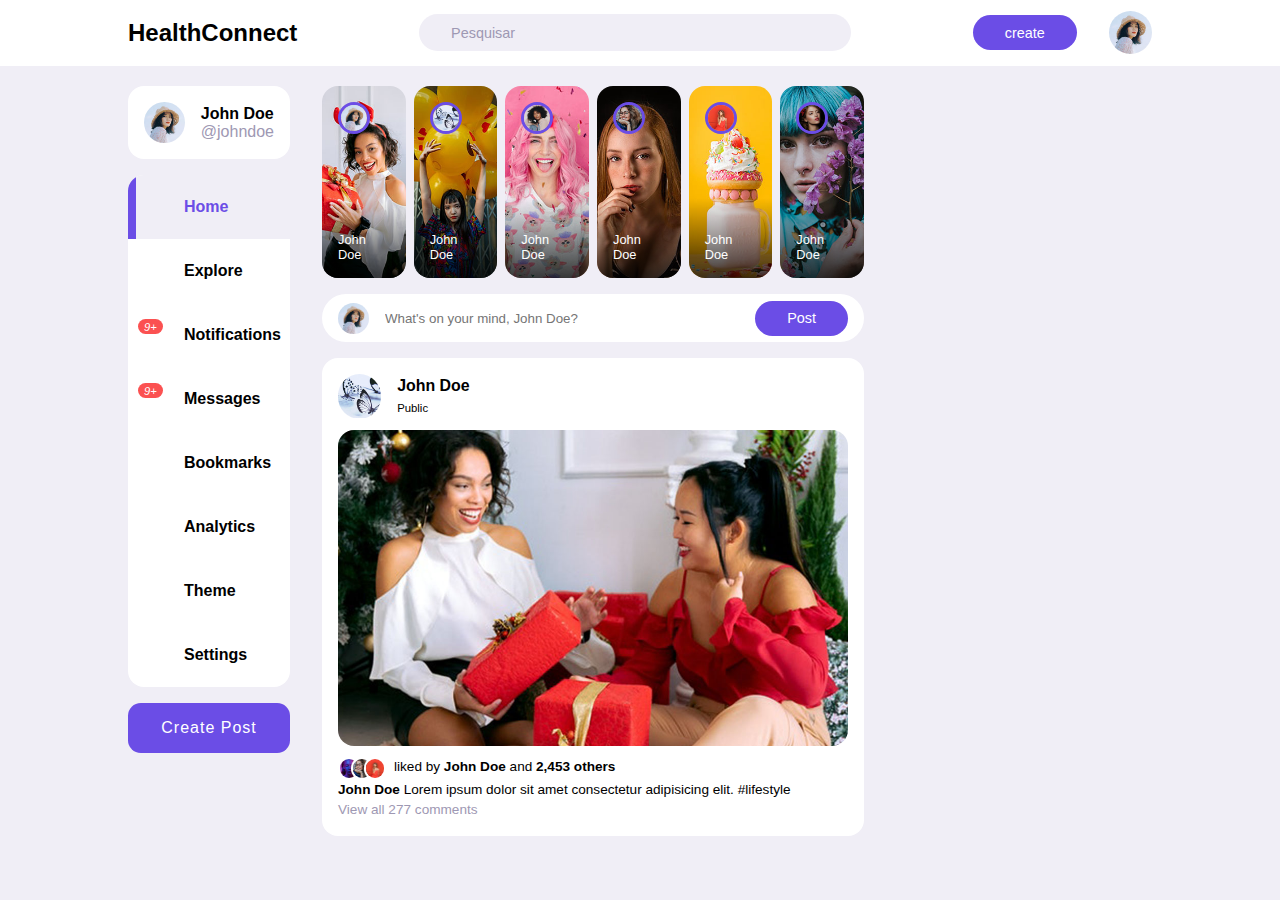
==== index.html @ 5dff2c37 "Add files via upload" ====
<!DOCTYPE html>
<html lang=pt-br">
<head>
  <meta charset="UTF-8">
  <meta name="viewport" content="width=device-width, initial-scale=1.0">

  <link rel="stylesheet" href="css/style.css">

  <link rel="stylesheet" href="https://unicons.iconscout.com/release/v4.0.8/css/line.css">

  <title>HealthConnect</title>
</head>
<body>

  <!-------------- NAVBAR -------------->
  
  <nav>
    <div class="container">
      <h2 class="log">
        HealthConnect
      </h2>

      <div class="search-bar" id="search">
        <i class="uil uil-search"></i>
        <input type="search" placeholder="Pesquisar">
      </div>

      <div class="create">
        <label class="btn btn-primary" for="create-post"> create </label>
        <div class="profile-photo">
          <img src="images/profile-1.jpg">
        </div>
      </div> 
    </div>
  </nav>

  <!-------------- END OF NAVBAR -------------->

  <!-------------- MAIN -------------->

  <main>
    <div class="container">
      <!-- left side -->
      <div class="left">
        <a class="profile">
          <div class="profile-photo">
            <img src="images/profile-1.jpg">
          </div>
          <div class="handle">
            <h4>John Doe</h4>
            <p class="text-muted">
              @johndoe
            </p>
          </div>
        </a>


        <!-- sidebar -->

        <div class="sidebar">
          <a class="menu-item active">
            <span><i class="uil uil-home"></i></span>
            <h3>Home</h3>
          </a>
          <a class="menu-item">
            <span><i class="uil uil-compass"></i></span>
            <h3>Explore</h3>
          </a>


          <a class="menu-item" id="notifications">
            <span><i class="uil uil-bell"><small class="notification-count">9+</small></i></span>
            <h3>Notifications</h3>

            <!-- notifications popup -->
            <div class="notifications-popup">
              <div>
                <div class="profile-photo">
                  <img src="images/profile-2.jpg">
                </div>
                <div class="notification-body">
                  <b>Michael Doe</b> accepted your friend request
                  <small class="text-muted">1 min ago</small>
                </div>
              </div>
            </div>
          </a>

          <!-- end of notifications popup -->   

          <a class="menu-item" id="messages-notifications">
            <span><i class="uil uil-envelope-alt"><small class="notification-count">9+</small></i></span>
            <h3>Messages</h3> 
          </a>

          <a class="menu-item">
            <span><i class="uil uil-bookmark"></i></span>
            <h3>Bookmarks</h3>
          </a>

          <a class="menu-item">
            <span><i class="uil uil-chart-line"></i></span>
            <h3>Analytics</h3>
          </a>

          <a class="menu-item" id="theme">
            <span><i class="uil uil-palette"></i></span>
            <h3>Theme</h3>
          </a>

          <a class="menu-item">
            <span><i class="uil uil-setting"></i></span>
            <h3>Settings</h3>
          </a>

        </div>
        <!-- end of sidebar --> 
        <label for="create-post" class="btn btn-primary">Create Post</label>  
      </div>




      <!-- middle - story content -->
  <div class="middle">
        <!-- story -->
        <div class="stories">
          <div class="story">
            <div class="profile-photo">
              <img src="images/profile-1.jpg">
            </div>
            <p class="name">John Doe</p>
          </div>

          <div class="story">
            <div class="profile-photo">
              <img src="images/profile-2.jpg">
            </div>
            <p class="name">John Doe</p>
          </div>

          <div class="story">
            <div class="profile-photo">
              <img src="images/profile-3.jpg">
            </div>
            <p class="name">John Doe</p>
          </div>

          <div class="story">
            <div class="profile-photo">
              <img src="images/profile-4.jpg">
            </div>
            <p class="name">John Doe</p>
          </div>

          <div class="story">
            <div class="profile-photo">
              <img src="images/profile-5.jpg">
            </div>
            <p class="name">John Doe</p>
          </div>

          <div class="story">
            <div class="profile-photo">
              <img src="images/profile-6.jpg">
            </div>
            <p class="name">John Doe</p>
          </div>
  </div>
  <!--end of story-->

  <!-- create post -->
  <form  class="create-post">
    <div class="profile-photo">
      <img src="images/profile-1.jpg">
    </div>
    <input type="text" placeholder="What's on your mind, John Doe?" id="create-post">
      <input type="submit" value="Post" class="btn btn-primary">
  </form>
  <!-- end of create post -->


  <!-- feeds -->
  <div class="feeds">
    <div class="feed">
      <div class="head">
        <div class="user">
          <div class="profile-photo">
            <img src="images/profile-2.jpg">
          </div>
          <div class="info">
            <h3>John Doe</h3>
            <small>Public</small>
          </div>
        </div>
        <span class="edit">
          <i class="uil uil-ellipsis-h"></i>
        </span>
      </div>
      <div class="photo">
        <img src="images/feed-1.jpg">
      </div>
      <div class="action-buttons">
        <div class="interaction-buttons">
          <span><i class="uil uil-heart"></i></span>
          <span><i class="uil uil-comment-dots"></i></span>
          <span><i class="uil uil-share-alt"></i></span>
        </div>
        <div class="bookmark">
          <span><i class="uil uil-bookmark-full"></i></span>
        </div>
      </div>
      <div class="liked-by">
        <span><img src="images/profile-10.jpg"></span>
        <span><img src="images/profile-4.jpg"></span>
        <span><img src="images/profile-5.jpg"></span>
        <p>liked by <strong>John Doe</strong> and <strong>2,453 others</strong></p>
      </div>
      <div class="caption"> 
        <p><strong>John Doe</strong> Lorem ipsum dolor sit amet consectetur adipisicing elit. <span class="hashtag">#lifestyle</span></p>
      </div>
      <div class="comments text-muted">
        View all 277 comments
      </div>
    </div>
  </div>




  </div>  
  <!-- end of middle -->

    


</body>
</html>
---- css/style.css ----
:root { 
  --color-dark: hsl(252, 30%, 17%);
  --color-light: hsl(252, 30%, 95%);
  --color-primary: hsl(252, 75%, 60%);
  --color-success: hsl(120, 95%, 65%);
  --color-danger: hsl(0, 95%, 65%);
  --color-white: hsl(252, 30%, 100%);
  --color-grey: hsl(252, 15%, 65%);
  --color-black: hsl(252, 30%, 10%);

  --border-radius: 2rem;
  --card-border-radius: 1rem;
  --btn-padding: 0.6rem 2rem;
  --search-padding: 0.6rem 1rem;
  --card-padding: 1rem;

  --sticky-top-left: 5.4rem;
  --sticky-top-right: -18rem;
}




*,*::before,*::after{
  margin: 0;
  padding: 0;
  outline: 0;
  box-sizing: border-box;
  text-decoration: none;
  list-style: none ;
  border: none;
}

body{
  font-family: 'Poppins', sans-serif;
  background: var(--color-light);
  user-select: none;
  overflow-x: hidden;
}

/*GENERAL STYLES*/
.container{
  width: 80%;
  margin: 0 auto;
}

.profile-photo{
  width: 2.7rem;
  aspect-ratio: 1/1;
  border-radius: 50%;
  overflow: hidden;
}

img{
  display: block;
  width: 100%;
}

.btn{
  display: inline-block;
  padding: var(--btn-padding);
  cursor: pointer;
  border-radius: var(--border-radius);
  font-weight: 500;
  background: var(--color-primary);
  color: var(--color-white);
  transition: all 300ms ease;
  font-size: 0.9rem;
}

.btn:hover{
  opacity: 0.8;
}

.btn.primary{
  background: var(--color-primary);
  color: white;
}

.text-bold{
  font-weight: 500;
}

.text-muted{
  color: var(--color-grey);
}

/*NAVBAR*/
nav{
  width: 100%;
  background: var(--color-white);
  padding: 0.7rem 0;
  position: fixed;
  top: 0;
  z-index: 10;
}

nav .container{
  display: flex;
  align-items: center;
  justify-content: space-between;
}

nav .search-bar{
  background: var(--color-light);
  border-radius: var(--border-radius);
  padding: var(--search-padding);
}

nav .search-bar input[type="search"]{
  color: var(--color-dark);
  background: transparent;
  width: 30vw;
  margin-left: 1rem;
  font-size: 0.9rem;
}

nav .search-bar input[type="search"]::placeholder{
  color: var(--color-grey);
}

nav .create{
  display: flex;
  align-items: center;
  gap: 2rem;
}

/*==============================MAIN=======================================*/
main{
  position: relative;
  top: 5.4rem;
} 

main .container{
  display: grid;
  grid-template-columns: 18vh auto 20vw;
  column-gap: 2rem;
  position: relative;
}   

/*LEFT*/
main .container .left{
  height: max-content;
  position: sticky;
  top: var(--sticky-top-left);
}

main .container .left .profile{
  padding: var(--card-padding);
  background: var(--color-white);
  border-radius: var(--card-border-radius);
  display: flex;
  align-items: center;
  column-gap: 1rem;
  width: 100%;
}

/*SIDEBAR*/
.left .sidebar{
  margin-top: 1rem;
  background: var(--color-white);
  border-radius: var(--card-border-radius);
}

.left .sidebar .menu-item{
  display: flex;
  align-items: center;
  height: 4rem;
  cursor: pointer;
  transition: all 300ms ease;
  position: relative;
}

.left .sidebar .menu-item:hover{
  background: var(--color-light);
}

.left .sidebar i{
  font-size: 1.4rem;
  color: var(--color-grey);
  margin-left: 2rem;
  position: relative;
}

.left .sidebar i .notification-count{
  background: var(--color-danger);
  color: white;
  font-size: 0.7rem;
  width: fit-content;
  border-radius: 0.8rem;
  padding: 0.1rem 0.4rem;
  position: absolute;
  top: -0.2rem;
  right: -0.2rem;
}

.left .sidebar h3{
  margin-left: 1.5rem;
  font-size: 1rem;
}

.left .sidebar .active{
  background: var(--color-light);
}

.left .sidebar .active i,
.left .sidebar .active h3{
  color: var(--color-primary);
}

.left .sidebar .active::before{
  content: "";
  display: block;
  width: 0.5rem;
  height: 100%;
  position: absolute;
  background: var(--color-primary);
}

.left .sidebar .menu-item:first-child.active{
  border-top-left-radius: var(--card-border-radius);
  overflow: hidden;
}

.left .sidebar .menu-item:last-child.active{
  border-bottom-left-radius: var(--card-border-radius);
  overflow: hidden;
}

.left .btn{
  margin-top: 1rem;
  width: 100%;
  text-align: center;
  padding: 1rem 0;
  font-size: 1rem;
  letter-spacing: 1px;
  border-radius: 0.8rem;
  background: var(--color-primary);
  cursor: pointer;
}   

.left .notifications-popup{
  position: absolute;
  top: 0;
  left: 110%;
  width: 30rem;
  background: var(--color-white);
  border-radius: var(--card-border-radius);
  padding: var(--card-padding);
  box-shadow: 0 0 2rem hsl(var(--color-primary-variant) / 25%);
  z-index: 8;
  display: none;
}

.left .notifications-popup::before{
  content: "";
  width: 1.2rem;
  height: 1.2rem;
  display: block;
  background: var(--color-white);
  position: absolute;
  left: -0.6rem;
  transform: rotate(45deg);
} 

.left .notifications-popup > div{
  display: flex;
  align-items: start;
  gap: 1rem;
  margin-bottom: 1rem;
} 

.left .notifications-popup small{
  display: block;
}   

/*=================MIDDLE===*/

.middle .stories{ 
  display: flex;
  justify-content: space-around;
  height: 12rem;
  gap: 0.5rem;
}

.middle .stories .story{
  padding: var(--card-padding);
  border-radius: var(--card-border-radius);
  display: flex;
  flex-direction: column;
  justify-content: space-between;
  align-items: center;
  color: white;
  font-size: 0.7rem;
  width: 100%;
  background: var(--color-primary);
  position: relative;
  overflow: hidden;
} 

.middle .stories .story::before{
  content: "";
  display: block;
  width: 100%;
  height: 5rem;
  background: linear-gradient(transparent, rgba(0, 0, 0, 0.75));
  position: absolute;
  bottom: 0;
}

.middle .stories .story .profile-photo{
  width: 2rem;
  height: 2rem;
  align-self: start;
  border: 3px solid var(--color-primary);
}

.middle .stories .story:nth-child(1){
  background: url('../images/story-1.jpg');
  background-size: cover;
  background-position: center;
}

.middle .stories .story:nth-child(2){
  background: url('../images/story-2.jpg');
  background-size: cover;
  background-position: center;
}

.middle .stories .story:nth-child(3){
  background: url('../images/story-3.jpg');
  background-size: cover;
  background-position: center;
}

.middle .stories .story:nth-child(4){
  background: url('../images/story-4.jpg');
  background-size: cover;
  background-position: center;
}

.middle .stories .story:nth-child(5){
  background: url('../images/story-5.jpg');
  background-size: cover;
  background-position: center;
}

.middle .stories .story:nth-child(6){
  background: url('../images/story-6.jpg');
  background-size: cover;
  background-position: center;
}

.middle .stories .story p{
  z-index: 10;
  font-size: 0.8rem;
  margin-top: 5px;
}


/*=================END OF MIDDLE===*/

/*=================create post===*/

.middle .create-post{
  width: 100%;
  display: flex;
  align-items: center;
  justify-content: space-between;
  margin-top: 1rem;
  background: var(--color-white);
  padding: 0.4rem var(--card-padding);
  border-radius: var(--border-radius);
}

.middle .create-post input[type="text"]{
  justify-self: start;
  width: 100%;
  padding-left: 1rem;
  background: transparent;
  color: var(--color-dark);
  margin-right: 1rem;
}

/*=================END OF create post===*/

/*=================FEEDS===*/

.middle .feeds .feed{
  background: var(--color-white);
  border-radius: var(--card-border-radius);
  padding: var(--card-padding);
  margin: 1rem 0;
  font-size: 0.85rem;
  line-height: 1.5;
} 

.middle .feed .head{
  display: flex;
  justify-content: space-between;
  gap: 1rem;
}

.middle .feed .user{
  display: flex;
  gap: 1rem;
}

.middle .feed .photo{
  border-radius: var(--card-border-radius);
  overflow: hidden;
  margin: 0.7rem 0;
}

.middle .feed .action-buttons{
  display: flex;
  justify-content: space-between;
  gap: 1.4rem;
  font-size: 1.4rem;
  margin-top: 0.6rem;
} 

.middle .liked-by{
  display: flex;
}

.middle .liked-by span{
  width: 1.4rem;
  height: 1.4rem;
  display: block;
  border-radius: 50%;
  overflow: hidden;
  border: 2px solid var(--color-white);
  margin-left: -0.6rem;
} 

.middle .liked-by span:first-child{
  margin: 0;
}

.middle .liked-by p{
  margin-left: 0.5rem;
}
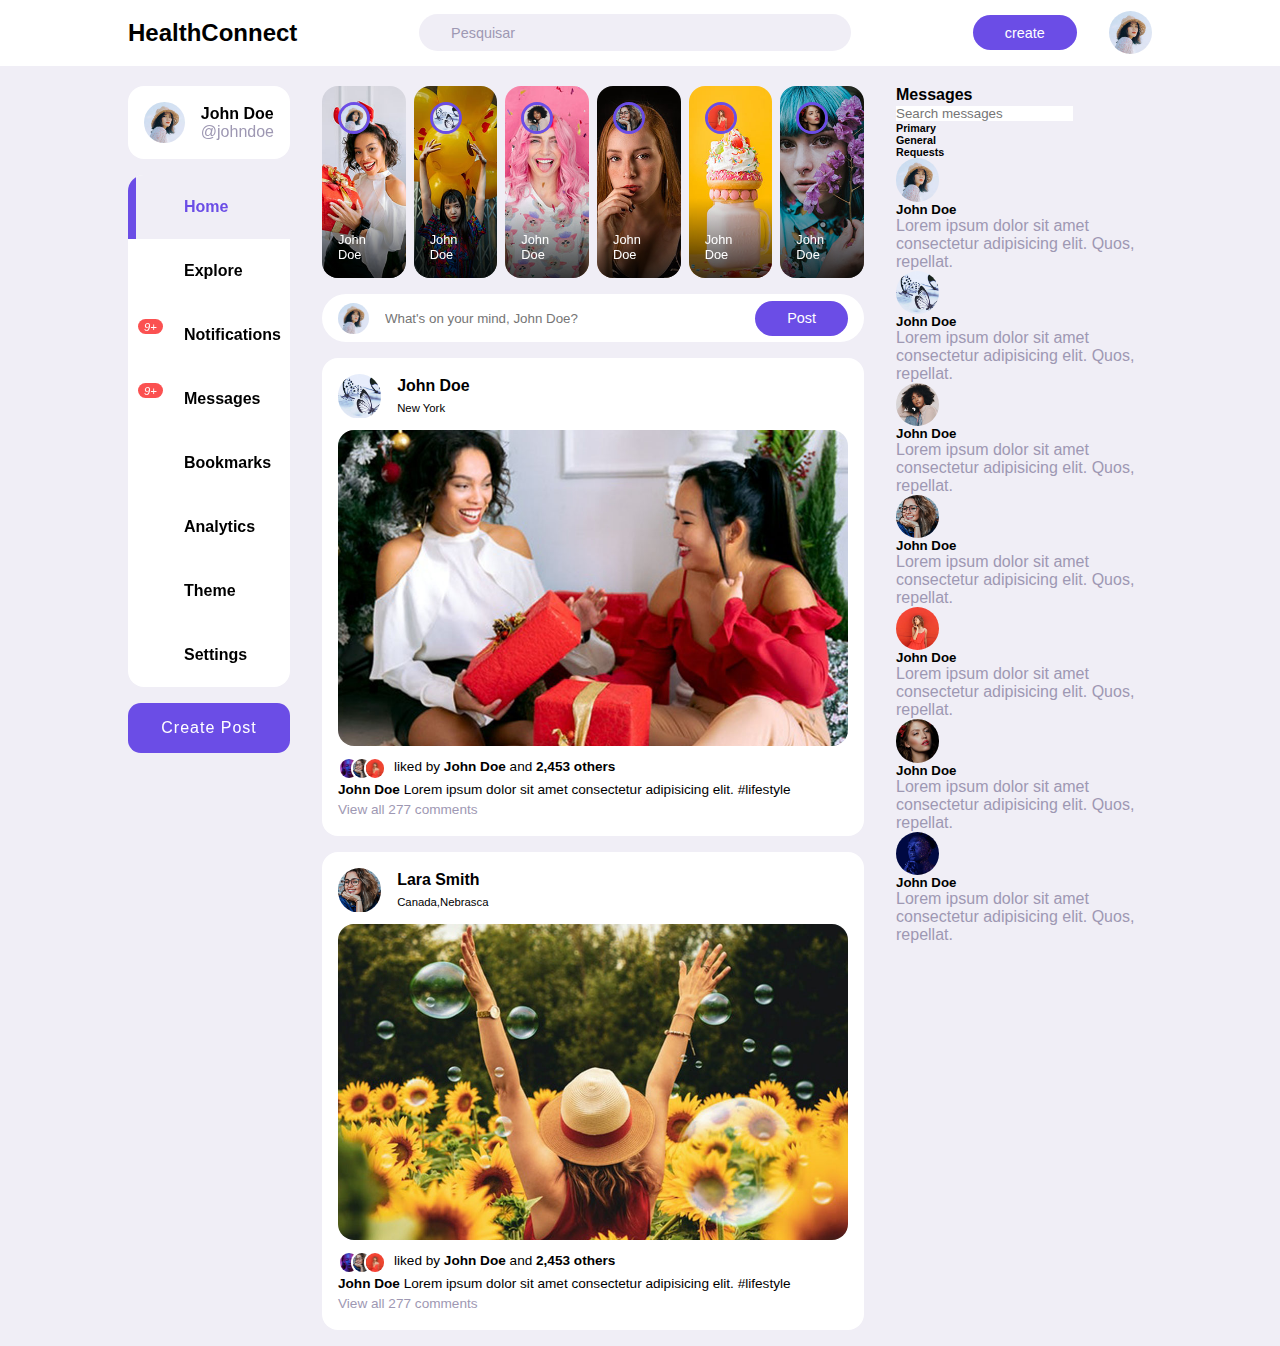
==== commit 1df2f523: "Update index.html" ====
--- a/index.html
+++ b/index.html
@@ -190,7 +190,7 @@
           </div>
           <div class="info">
             <h3>John Doe</h3>
-            <small>Public</small>
+            <small>New York</small>
           </div>
         </div>
         <span class="edit">
@@ -223,6 +223,53 @@
         View all 277 comments
       </div>
     </div>
+
+
+    <div class="feed">
+      <div class="head">
+        <div class="user">
+          <div class="profile-photo">
+            <img src="images/profile-4.jpg">
+          </div>
+          <div class="info">
+            <h3>Lara Smith</h3>
+            <small>Canada,Nebrasca</small>
+          </div>
+        </div>
+        <span class="edit">
+          <i class="uil uil-ellipsis-h"></i>
+        </span>
+      </div>
+      <div class="photo">
+        <img src="images/feed-3.jpg">
+      </div>
+      <div class="action-buttons">
+        <div class="interaction-buttons">
+          <span><i class="uil uil-heart"></i></span>
+          <span><i class="uil uil-comment-dots"></i></span>
+          <span><i class="uil uil-share-alt"></i></span>
+        </div>
+        <div class="bookmark">
+          <span><i class="uil uil-bookmark-full"></i></span>
+        </div>
+      </div>
+      <div class="liked-by">
+        <span><img src="images/profile-10.jpg"></span>
+        <span><img src="images/profile-4.jpg"></span>
+        <span><img src="images/profile-5.jpg"></span>
+        <p>liked by <strong>John Doe</strong> and <strong>2,453 others</strong></p>
+      </div>
+      <div class="caption"> 
+        <p><strong>John Doe</strong> Lorem ipsum dolor sit amet consectetur adipisicing elit. <span class="hashtag">#lifestyle</span></p>
+      </div>
+      <div class="comments text-muted">
+        View all 277 comments
+      </div>
+    </div>
+
+
+
+
   </div>
 
 
@@ -231,8 +278,92 @@
   </div>  
   <!-- end of middle -->
 
-    
-
+    <div class="right">
+      <div class="messages">
+        <div class="heading">
+          <h4>Messages</h4>
+          <span><i class="uil uil-edit"></i></span>     
+        </div>
+        <div class="search-bar">
+          <i class="uil uil-search"></i>  
+          <input type="search" placeholder="Search messages" id="message-search">
+        </div>
+        <div class="category">
+          <h6 class="active">Primary</h6>
+          <h6>General</h6>  
+          <h6 class="message-requests">Requests</h6>
+        </div>
+        <div class="message">
+          <div class="profile-photo">
+            <img src="images/profile-1.jpg">
+            <div class="active"></div>
+          </div>
+          <div class="message-body">
+            <h5>John Doe</h5>
+            <p class="text-muted">Lorem ipsum dolor sit amet consectetur adipisicing elit. Quos, repellat.</p>
+          </div>
+        </div>
+        <div class="message">
+          <div class="profile-photo">
+            <img src="images/profile-2.jpg">
+          </div>
+          <div class="message-body">
+            <h5>John Doe</h5>       
+            <p class="text-muted">Lorem ipsum dolor sit amet consectetur adipisicing elit. Quos, repellat.</p>  
+          </div>
+        </div>
+        <div class="message">
+          <div class="profile-photo">
+            <img src="images/profile-3.jpg">
+            <div class="active"></div>
+          </div>
+          <div class="message-body">
+            <h5>John Doe</h5>
+            <p class="text-muted">Lorem ipsum dolor sit amet consectetur adipisicing elit. Quos, repellat.</p>
+          </div>
+        </div>
+        <div class="message">
+          <div class="profile-photo">
+            <img src="images/profile-4.jpg">
+          </div>
+          <div class="message-body">
+            <h5>John Doe</h5>       
+            <p class="text-muted">Lorem ipsum dolor sit amet consectetur adipisicing elit. Quos, repellat.</p>  
+          </div>
+        </div>
+        <div class="message">
+          <div class="profile-photo">          
+            <img src="images/profile-5.jpg">  
+          </div>
+          <div class="message-body">
+            <h5>John Doe</h5>       
+            <p class="text-muted">Lorem ipsum dolor sit amet consectetur adipisicing elit. Quos, repellat.</p>  
+          </div>
+        </div>
+        <div class="message">
+          <div class="profile-photo">
+            <img src="images/profile-6.jpg">
+            <div class="active"></div>
+          </div>
+          <div class="message-body">
+            <h5>John Doe</h5>
+            <p class="text-muted">Lorem ipsum dolor sit amet consectetur adipisicing elit. Quos, repellat.</p>
+          </div>
+        </div>
+        <div class="message">
+          <div class="profile-photo">
+            <img src="images/profile-7.jpg">
+          </div>
+          <div class="message-body">
+            <h5>John Doe</h5>       
+            <p class="text-muted">Lorem ipsum dolor sit amet consectetur adipisicing elit. Quos, repellat.</p>  
+          </div>
+        </div>
+    </div>
+    </div>
+    </div>
+  </div>  
+  
 
 </body>
-</html>+</html>
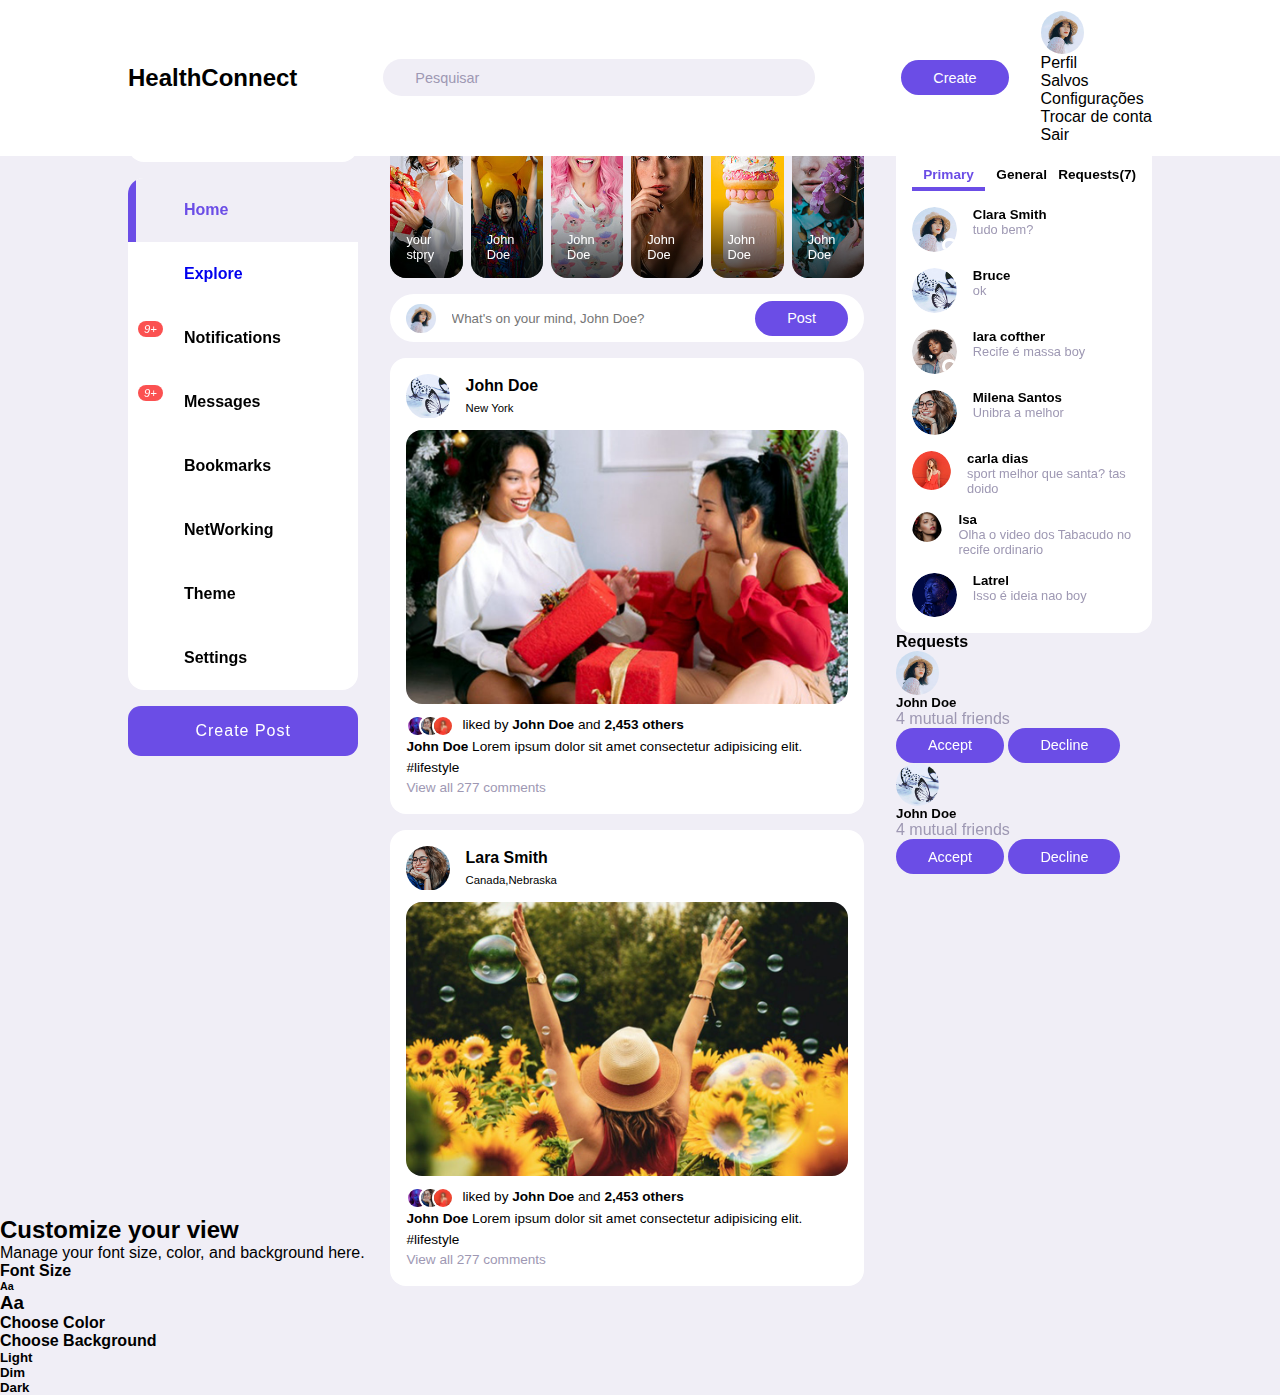
==== commit 20d7b70e: "Add files via upload" ====
--- a/index.html
+++ b/index.html
@@ -1,22 +1,18 @@
 <!DOCTYPE html>
-<html lang=pt-br">
+<html lang="pt-br">
 <head>
   <meta charset="UTF-8">
   <meta name="viewport" content="width=device-width, initial-scale=1.0">
-
   <link rel="stylesheet" href="css/style.css">
-
   <link rel="stylesheet" href="https://unicons.iconscout.com/release/v4.0.8/css/line.css">
-
   <title>HealthConnect</title>
 </head>
 <body>
 
   <!-------------- NAVBAR -------------->
-  
   <nav>
     <div class="container">
-      <h2 class="log">
+      <h2 class="logo">
         HealthConnect
       </h2>
 
@@ -26,25 +22,54 @@
       </div>
 
       <div class="create">
-        <label class="btn btn-primary" for="create-post"> create </label>
-        <div class="profile-photo">
-          <img src="images/profile-1.jpg">
-        </div>
+        <label class="btn btn-primary" for="create-post">Create</label>
+        <div class="profile-container">
+          <div class="profile-photo" id="profilePhoto">
+            <img src="images/profile-1.jpg" alt="Profile Photo">
+          </div>
+          
+          <div class="profile-dropdown" id="profileDropdown">
+            <div class="dropdown-item">
+              <i class="far fa-user"></i>
+              <span>Perfil</span>
+            </div>
+            <div class="dropdown-item">
+              <i class="far fa-bookmark"></i>
+              <span>Salvos</span>
+            </div>
+            <div class="dropdown-item">
+              <i class="fas fa-cog"></i>
+              <span>Configurações</span>
+            </div>
+            <div class="dropdown-item">
+              <i class="fas fa-exchange-alt"></i>
+              <span>Trocar de conta</span>
+            </div>
+            
+            <div class="dropdown-divider"></div>
+            
+            <div class="dropdown-item logout">
+              <i class="fas fa-sign-out-alt"></i>
+              <span>Sair</span>
+            </div>
+          </div>
+        </div>
+      
       </div> 
     </div>
   </nav>
-
   <!-------------- END OF NAVBAR -------------->
 
   <!-------------- MAIN -------------->
-
   <main>
     <div class="container">
       <!-- left side -->
       <div class="left">
-        <a class="profile">
+
+        <a href="perfil.html" class="profile">
+        
           <div class="profile-photo">
-            <img src="images/profile-1.jpg">
+            <img src="images/profile-1.jpg" alt="Profile Photo">
           </div>
           <div class="handle">
             <h4>John Doe</h4>
@@ -54,19 +79,17 @@
           </div>
         </a>
 
-
         <!-- sidebar -->
-
         <div class="sidebar">
           <a class="menu-item active">
             <span><i class="uil uil-home"></i></span>
             <h3>Home</h3>
           </a>
-          <a class="menu-item">
+          <a href="explore.html" class="menu-item">
             <span><i class="uil uil-compass"></i></span>
             <h3>Explore</h3>
           </a>
-
+      
 
           <a class="menu-item" id="notifications">
             <span><i class="uil uil-bell"><small class="notification-count">9+</small></i></span>
@@ -76,7 +99,7 @@
             <div class="notifications-popup">
               <div>
                 <div class="profile-photo">
-                  <img src="images/profile-2.jpg">
+                  <img src="images/profile-2.jpg" alt="Profile Photo">
                 </div>
                 <div class="notification-body">
                   <b>Michael Doe</b> accepted your friend request
@@ -86,8 +109,6 @@
             </div>
           </a>
 
-          <!-- end of notifications popup -->   
-
           <a class="menu-item" id="messages-notifications">
             <span><i class="uil uil-envelope-alt"><small class="notification-count">9+</small></i></span>
             <h3>Messages</h3> 
@@ -100,7 +121,7 @@
 
           <a class="menu-item">
             <span><i class="uil uil-chart-line"></i></span>
-            <h3>Analytics</h3>
+            <h3>NetWorking</h3>
           </a>
 
           <a class="menu-item" id="theme">
@@ -112,258 +133,338 @@
             <span><i class="uil uil-setting"></i></span>
             <h3>Settings</h3>
           </a>
-
         </div>
         <!-- end of sidebar --> 
-        <label for="create-post" class="btn btn-primary">Create Post</label>  
-      </div>
-
-
-
+        <label for="create-post" class="btn btn-primary" id="create-post">Create Post</label>  
+      </div>
 
       <!-- middle - story content -->
-  <div class="middle">
+      <div class="middle">
         <!-- story -->
         <div class="stories">
           <div class="story">
             <div class="profile-photo">
-              <img src="images/profile-1.jpg">
+              <img src="images/profile-1.jpg" alt="Profile Photo">
+            </div>
+            <p class="name">your stpry</p>
+          </div>
+
+          <div class="story">
+            <div class="profile-photo">
+              <img src="images/profile-2.jpg" alt="Profile Photo">
             </div>
             <p class="name">John Doe</p>
           </div>
 
           <div class="story">
             <div class="profile-photo">
-              <img src="images/profile-2.jpg">
+              <img src="images/profile-3.jpg" alt="Profile Photo">
             </div>
             <p class="name">John Doe</p>
           </div>
 
           <div class="story">
             <div class="profile-photo">
-              <img src="images/profile-3.jpg">
+              <img src="images/profile-4.jpg" alt="Profile Photo">
             </div>
             <p class="name">John Doe</p>
           </div>
 
           <div class="story">
             <div class="profile-photo">
-              <img src="images/profile-4.jpg">
+              <img src="images/profile-5.jpg" alt="Profile Photo">
             </div>
             <p class="name">John Doe</p>
           </div>
 
           <div class="story">
             <div class="profile-photo">
-              <img src="images/profile-5.jpg">
+              <img src="images/profile-6.jpg" alt="Profile Photo">
             </div>
             <p class="name">John Doe</p>
           </div>
-
-          <div class="story">
-            <div class="profile-photo">
-              <img src="images/profile-6.jpg">
-            </div>
-            <p class="name">John Doe</p>
-          </div>
+        </div>
+        <!--end of story-->
+
+        <!-- create post -->
+        <form class="create-post">
+          <div class="profile-photo">
+            <img src="images/profile-1.jpg" alt="Profile Photo">
+          </div>
+          <input type="text" placeholder="What's on your mind, John Doe?" id="create-post-input">
+          <input type="submit" value="Post" class="btn btn-primary">
+        </form>
+        <!-- end of create post -->
+
+        <!-- feeds -->
+        <div class="feeds">
+          <div class="feed">
+            <div class="head">
+              <div class="user">
+                <div class="profile-photo">
+                  <img src="images/profile-2.jpg" alt="Profile Photo">
+                </div>
+                <div class="info">
+                  <h3>John Doe</h3>
+                  <small>New York</small>
+                </div>
+              </div>
+              <span class="edit">
+                <i class="uil uil-ellipsis-h"></i>
+              </span>
+            </div>
+            <div class="photo">
+              <img src="images/feed-1.jpg" alt="Feed Photo">
+            </div>
+            <div class="action-buttons">
+              <div class="interaction-buttons">
+                <span><i class="uil uil-heart"></i></span>
+                <span><i class="uil uil-comment-dots"></i></span>
+                <span><i class="uil uil-share-alt"></i></span>
+              </div>
+              <div class="bookmark">
+                <span><i class="uil uil-bookmark-full"></i></span>
+              </div>
+            </div>
+            <div class="liked-by">
+              <span><img src="images/profile-10.jpg" alt="Profile Photo"></span>
+              <span><img src="images/profile-4.jpg" alt="Profile Photo"></span>
+              <span><img src="images/profile-5.jpg" alt="Profile Photo"></span>
+              <p>liked by <strong>John Doe</strong> and <strong>2,453 others</strong></p>
+            </div>
+            <div class="caption"> 
+              <p><strong>John Doe</strong> Lorem ipsum dolor sit amet consectetur adipisicing elit. <span class="hashtag">#lifestyle</span></p>
+            </div>
+            <div class="comments text-muted">
+              View all 277 comments
+            </div>
+          </div>
+
+          <div class="feed">
+            <div class="head">
+              <div class="user">
+                <div class="profile-photo">
+                  <img src="images/profile-4.jpg" alt="Profile Photo">
+                </div>
+                <div class="info">
+                  <h3>Lara Smith</h3>
+                  <small>Canada,Nebraska</small>
+                </div>
+              </div>
+              <span class="edit">
+                <i class="uil uil-ellipsis-h"></i>
+              </span>
+            </div>
+            <div class="photo">
+              <img src="images/feed-3.jpg" alt="Feed Photo">
+            </div>
+            <div class="action-buttons">
+              <div class="interaction-buttons">
+                <span><i class="uil uil-heart"></i></span>
+                <span><i class="uil uil-comment-dots"></i></span>
+                <span><i class="uil uil-share-alt"></i></span>
+              </div>
+              <div class="bookmark">
+                <span><i class="uil uil-bookmark-full"></i></span>
+              </div>
+            </div>
+            <div class="liked-by">
+              <span><img src="images/profile-10.jpg" alt="Profile Photo"></span>
+              <span><img src="images/profile-4.jpg" alt="Profile Photo"></span>
+              <span><img src="images/profile-5.jpg" alt="Profile Photo"></span>
+              <p>liked by <strong>John Doe</strong> and <strong>2,453 others</strong></p>
+            </div>
+            <div class="caption"> 
+              <p><strong>John Doe</strong> Lorem ipsum dolor sit amet consectetur adipisicing elit. <span class="hashtag">#lifestyle</span></p>
+            </div>
+            <div class="comments text-muted">
+              View all 277 comments
+            </div>
+          </div>
+        </div>
+      </div>  
+      <!-- end of middle -->
+
+      <!-- right side -->
+      <div class="right">
+        <div class="messages">
+          <div class="heading">
+            <h4>Messages</h4>
+            <span><i class="uil uil-edit"></i></span>     
+          </div>
+          <!-- search bar -->
+          <div class="search-bar">
+            <i class="uil uil-search"></i>  
+            <input type="search" placeholder="Search messages" id="message-search">
+          </div>
+          <!--message category -->
+          <div class="category">
+            <h6 class="active">Primary</h6>
+            <h6>General</h6>  
+            <h6 class="message-requests">Requests(7)</h6>
+          </div>
+          <!-- messages -->
+          <div class="message">
+            <div class="profile-photo">
+              <img src="images/profile-1.jpg" alt="Profile Photo">
+              <div class="active"></div>
+            </div>
+            <div class="message-body">
+              <h5>Clara Smith</h5>
+              <p class="text-muted">tudo bem?</p>
+            </div>
+          </div>
+          <div class="message">
+            <div class="profile-photo">
+              <img src="images/profile-2.jpg" alt="Profile Photo">
+            </div>
+            <div class="message-body">
+              <h5>Bruce</h5>       
+              <p class="text-muted">ok</p>  
+            </div>
+          </div>
+          <div class="message">
+            <div class="profile-photo">
+              <img src="images/profile-3.jpg" alt="Profile Photo">
+              <div class="active"></div>
+            </div>
+            <div class="message-body">
+              <h5>lara cofther</h5>
+              <p class="text-muted">Recife é massa boy</p>
+            </div>
+          </div>
+          <div class="message">
+            <div class="profile-photo">
+              <img src="images/profile-4.jpg" alt="Profile Photo">
+            </div>
+            <div class="message-body">
+              <h5>Milena Santos</h5>       
+              <p class="text-muted">Unibra a melhor</p>  
+            </div>
+          </div>
+          <div class="message">
+            <div class="profile-photo">          
+              <img src="images/profile-5.jpg" alt="Profile Photo">  
+            </div>
+            <div class="message-body">
+              <h5>carla dias</h5>       
+              <p class="text-muted">sport melhor que santa? tas doido </p>  
+            </div>
+          </div>
+          <div class="message">
+            <div class="profile-photo">
+              <img src="images/profile-6.jpg" alt="Profile Photo">
+              <div class="active"></div>
+            </div>
+            <div class="message-body">
+              <h5>Isa</h5>
+              <p class="text-muted">Olha o video dos Tabacudo no recife ordinario</p>
+            </div>
+          </div>
+          <div class="message">
+            <div class="profile-photo">
+              <img src="images/profile-7.jpg" alt="Profile Photo">
+            </div>
+            <div class="message-body">
+              <h5>Latrel</h5>       
+              <p class="text-muted">Isso é ideia nao boy</p>  
+            </div>
+          </div>
+        </div>
+
+        <!-- Friend Requests -->
+        <div class="friend-requests"> 
+          <h4>Requests</h4>
+          <div class="request">
+            <div class="info">
+              <div class="profile-photo">
+                <img src="images/profile-1.jpg" alt="Profile Photo">
+              </div>
+              <div>
+                <h5>John Doe</h5>
+                <p class="text-muted">4 mutual friends</p>
+              </div>
+            </div>
+            <div class="action">
+              <button class="btn btn-primary">Accept</button>
+              <button class="btn btn-secondary">Decline</button>
+            </div>
+          </div>
+          <div class="request"> 
+            <div class="info">
+              <div class="profile-photo">
+                <img src="images/profile-2.jpg" alt="Profile Photo">
+              </div>
+              <div>
+                <h5>John Doe</h5>
+                <p class="text-muted">4 mutual friends</p>
+              </div>
+            </div>
+            <div class="action">
+              <button class="btn btn-primary">Accept</button>
+              <button class="btn btn-secondary">Decline</button>
+            </div>
+          </div>
+        </div>
+      </div>
+      <!=== end of right ===>
+    </div>
+  </main>
+
+  <!--theme customizer-->
+  <div class="customize-theme">
+    <div class="card">
+      <h2>Customize your view</h2>
+      <p>Manage your font size, color, and background here.</p>
+
+      <div class="font-size">
+        <h4>Font Size</h4>
+        <div>
+          <h6>Aa</h6>
+          <div class="choose-size">
+            <span class="font-size-1"></span>
+            <span class="font-size-2"></span>
+            <span class="font-size-3"></span>
+            <span class="font-size-4"></span>
+            <span class="font-size-5"></span>
+          </div>
+          <h3>Aa</h3>
+        </div>
+      </div>
+
+      <!--Primary Colors-->
+      <div class="color-palette">
+        <h4>Choose Color</h4>
+        <div class="choose-color">
+          <span class="color-1"></span>
+          <span class="color-2"></span>
+          <span class="color-3"></span>
+          <span class="color-4"></span>
+          <span class="color-5"></span>
+        </div>
+      </div>
+
+      <!--background colors-->
+      <div class="background">
+        <h4>Choose Background</h4>
+        <div class="choose-bg">
+          <div class="bg-1">
+            <span></span>
+            <h5>Light</h5>
+          </div>
+          <div class="bg-2">
+            <span></span>
+            <h5>Dim</h5>
+          </div>
+          <div class="bg-3">
+            <span></span>
+            <h5>Dark</h5>
+          </div>
+        </div>
+      </div>
+    </div>
   </div>
-  <!--end of story-->
-
-  <!-- create post -->
-  <form  class="create-post">
-    <div class="profile-photo">
-      <img src="images/profile-1.jpg">
-    </div>
-    <input type="text" placeholder="What's on your mind, John Doe?" id="create-post">
-      <input type="submit" value="Post" class="btn btn-primary">
-  </form>
-  <!-- end of create post -->
-
-
-  <!-- feeds -->
-  <div class="feeds">
-    <div class="feed">
-      <div class="head">
-        <div class="user">
-          <div class="profile-photo">
-            <img src="images/profile-2.jpg">
-          </div>
-          <div class="info">
-            <h3>John Doe</h3>
-            <small>New York</small>
-          </div>
-        </div>
-        <span class="edit">
-          <i class="uil uil-ellipsis-h"></i>
-        </span>
-      </div>
-      <div class="photo">
-        <img src="images/feed-1.jpg">
-      </div>
-      <div class="action-buttons">
-        <div class="interaction-buttons">
-          <span><i class="uil uil-heart"></i></span>
-          <span><i class="uil uil-comment-dots"></i></span>
-          <span><i class="uil uil-share-alt"></i></span>
-        </div>
-        <div class="bookmark">
-          <span><i class="uil uil-bookmark-full"></i></span>
-        </div>
-      </div>
-      <div class="liked-by">
-        <span><img src="images/profile-10.jpg"></span>
-        <span><img src="images/profile-4.jpg"></span>
-        <span><img src="images/profile-5.jpg"></span>
-        <p>liked by <strong>John Doe</strong> and <strong>2,453 others</strong></p>
-      </div>
-      <div class="caption"> 
-        <p><strong>John Doe</strong> Lorem ipsum dolor sit amet consectetur adipisicing elit. <span class="hashtag">#lifestyle</span></p>
-      </div>
-      <div class="comments text-muted">
-        View all 277 comments
-      </div>
-    </div>
-
-
-    <div class="feed">
-      <div class="head">
-        <div class="user">
-          <div class="profile-photo">
-            <img src="images/profile-4.jpg">
-          </div>
-          <div class="info">
-            <h3>Lara Smith</h3>
-            <small>Canada,Nebrasca</small>
-          </div>
-        </div>
-        <span class="edit">
-          <i class="uil uil-ellipsis-h"></i>
-        </span>
-      </div>
-      <div class="photo">
-        <img src="images/feed-3.jpg">
-      </div>
-      <div class="action-buttons">
-        <div class="interaction-buttons">
-          <span><i class="uil uil-heart"></i></span>
-          <span><i class="uil uil-comment-dots"></i></span>
-          <span><i class="uil uil-share-alt"></i></span>
-        </div>
-        <div class="bookmark">
-          <span><i class="uil uil-bookmark-full"></i></span>
-        </div>
-      </div>
-      <div class="liked-by">
-        <span><img src="images/profile-10.jpg"></span>
-        <span><img src="images/profile-4.jpg"></span>
-        <span><img src="images/profile-5.jpg"></span>
-        <p>liked by <strong>John Doe</strong> and <strong>2,453 others</strong></p>
-      </div>
-      <div class="caption"> 
-        <p><strong>John Doe</strong> Lorem ipsum dolor sit amet consectetur adipisicing elit. <span class="hashtag">#lifestyle</span></p>
-      </div>
-      <div class="comments text-muted">
-        View all 277 comments
-      </div>
-    </div>
-
-
-
-
-  </div>
-
-
-
-
-  </div>  
-  <!-- end of middle -->
-
-    <div class="right">
-      <div class="messages">
-        <div class="heading">
-          <h4>Messages</h4>
-          <span><i class="uil uil-edit"></i></span>     
-        </div>
-        <div class="search-bar">
-          <i class="uil uil-search"></i>  
-          <input type="search" placeholder="Search messages" id="message-search">
-        </div>
-        <div class="category">
-          <h6 class="active">Primary</h6>
-          <h6>General</h6>  
-          <h6 class="message-requests">Requests</h6>
-        </div>
-        <div class="message">
-          <div class="profile-photo">
-            <img src="images/profile-1.jpg">
-            <div class="active"></div>
-          </div>
-          <div class="message-body">
-            <h5>John Doe</h5>
-            <p class="text-muted">Lorem ipsum dolor sit amet consectetur adipisicing elit. Quos, repellat.</p>
-          </div>
-        </div>
-        <div class="message">
-          <div class="profile-photo">
-            <img src="images/profile-2.jpg">
-          </div>
-          <div class="message-body">
-            <h5>John Doe</h5>       
-            <p class="text-muted">Lorem ipsum dolor sit amet consectetur adipisicing elit. Quos, repellat.</p>  
-          </div>
-        </div>
-        <div class="message">
-          <div class="profile-photo">
-            <img src="images/profile-3.jpg">
-            <div class="active"></div>
-          </div>
-          <div class="message-body">
-            <h5>John Doe</h5>
-            <p class="text-muted">Lorem ipsum dolor sit amet consectetur adipisicing elit. Quos, repellat.</p>
-          </div>
-        </div>
-        <div class="message">
-          <div class="profile-photo">
-            <img src="images/profile-4.jpg">
-          </div>
-          <div class="message-body">
-            <h5>John Doe</h5>       
-            <p class="text-muted">Lorem ipsum dolor sit amet consectetur adipisicing elit. Quos, repellat.</p>  
-          </div>
-        </div>
-        <div class="message">
-          <div class="profile-photo">          
-            <img src="images/profile-5.jpg">  
-          </div>
-          <div class="message-body">
-            <h5>John Doe</h5>       
-            <p class="text-muted">Lorem ipsum dolor sit amet consectetur adipisicing elit. Quos, repellat.</p>  
-          </div>
-        </div>
-        <div class="message">
-          <div class="profile-photo">
-            <img src="images/profile-6.jpg">
-            <div class="active"></div>
-          </div>
-          <div class="message-body">
-            <h5>John Doe</h5>
-            <p class="text-muted">Lorem ipsum dolor sit amet consectetur adipisicing elit. Quos, repellat.</p>
-          </div>
-        </div>
-        <div class="message">
-          <div class="profile-photo">
-            <img src="images/profile-7.jpg">
-          </div>
-          <div class="message-body">
-            <h5>John Doe</h5>       
-            <p class="text-muted">Lorem ipsum dolor sit amet consectetur adipisicing elit. Quos, repellat.</p>  
-          </div>
-        </div>
-    </div>
-    </div>
-    </div>
-  </div>  
-  
-
+
+  <script src="js/index.js"></script>
 </body>
-</html>
+</html>--- a/css/style.css
+++ b/css/style.css
@@ -134,7 +134,7 @@
 
 main .container{
   display: grid;
-  grid-template-columns: 18vh auto 20vw;
+  grid-template-columns: 18vW auto 20vw;
   column-gap: 2rem;
   position: relative;
 }   
@@ -443,4 +443,144 @@
   margin-left: 0.5rem;
 }
 
-  +
+.right{
+  height: max-content;
+  position: sticky;
+  top: var(--sticky-top-right);
+  bottom: 0;      
+}   
+
+.right .messages{
+  background: var(--color-white);
+  border-radius: var(--card-border-radius);
+  padding: var(--card-padding);
+}
+
+.right .messages .heading{
+  display: flex;
+  align-items: center;
+  justify-content: space-between;
+  margin-bottom: 1rem;
+}
+
+.right .messages i{
+  font-size: 1.4rem;
+} 
+
+.right .messages .search-bar{
+  display: flex;
+  margin-bottom: 1rem;
+} 
+
+.right .messages .category{
+  display: flex;
+  justify-content: space-between;
+  margin-bottom: 1rem;
+} 
+
+.right .messages .category h6{
+  width: 100%;
+  text-align: center;
+  border-bottom: 4px solid var(--color-white);
+  padding-bottom: 5px;
+  font-size: 0.85rem;
+}
+
+.right .messages .category h6.active{
+  border-color: var(--color-primary);
+  color: var(--color-primary);
+}
+
+.right .messages .message{
+  display: flex;
+  gap: 1rem;
+  margin-bottom: 1rem;
+  align-items: start;
+} 
+
+.right .messages .message:last-child{ 
+  margin: 0;
+} 
+
+.right .messages .message p{
+  font-size: 0.8rem;
+} 
+
+.right .messages .message .profile-photo{
+  position: relative;
+  width: 2.8rem;
+  height: 2.8rem;
+  border-radius: 50%;
+  overflow: hidden;
+}
+
+.right .messages .message .profile-photo img{
+  object-fit: cover;
+  border-radius: 50%;
+}
+
+.right .messages .message .profile-photo .active{
+  width: 0.9rem;
+  height: 0.9rem;
+  border-radius: 50%;
+  border: 3px solid var(--color-white);
+  position: absolute;
+  bottom: 0;
+  right: 0;
+}
+
+.right .messages .message .profile-photo .active.online{
+  background: var(--color-success);
+} 
+
+.right .messages .message .profile-photo .active.offline{
+  background: var(--color-danger);
+}
+
+.right .new-message{
+  background: var(--color-white);
+  border-radius: var(--card-border-radius);
+  padding: var(--card-padding);
+  display: flex;
+  align-items: center;
+  justify-content: space-between;
+}
+
+.right .new-message textarea{
+  width: 18rem;
+  height: 6rem;
+  border: none;
+  resize: none;
+  background: var(--color-light);
+  border-radius: var(--card-border-radius);
+  padding: 0.6rem;
+  color: var(--color-dark);
+  font-size: 0.8rem;
+}
+
+.right .new-message textarea::placeholder{
+  color: var(--color-gray);
+}
+
+.right .new-message textarea:focus{
+  outline: 0;
+}
+
+.right .new-message label{
+  display: flex;
+  align-items: center;
+  font-size: 1.4rem;
+  gap: 1rem;    
+  cursor: pointer;
+  color: var(--color-primary);
+} 
+
+.right .new-message label i{
+  font-size: 2rem;
+  transform: rotate(-90deg);
+}
+
+.right .new-message label i:hover{
+  transform: rotate(-90deg) scale(1.2); 
+}
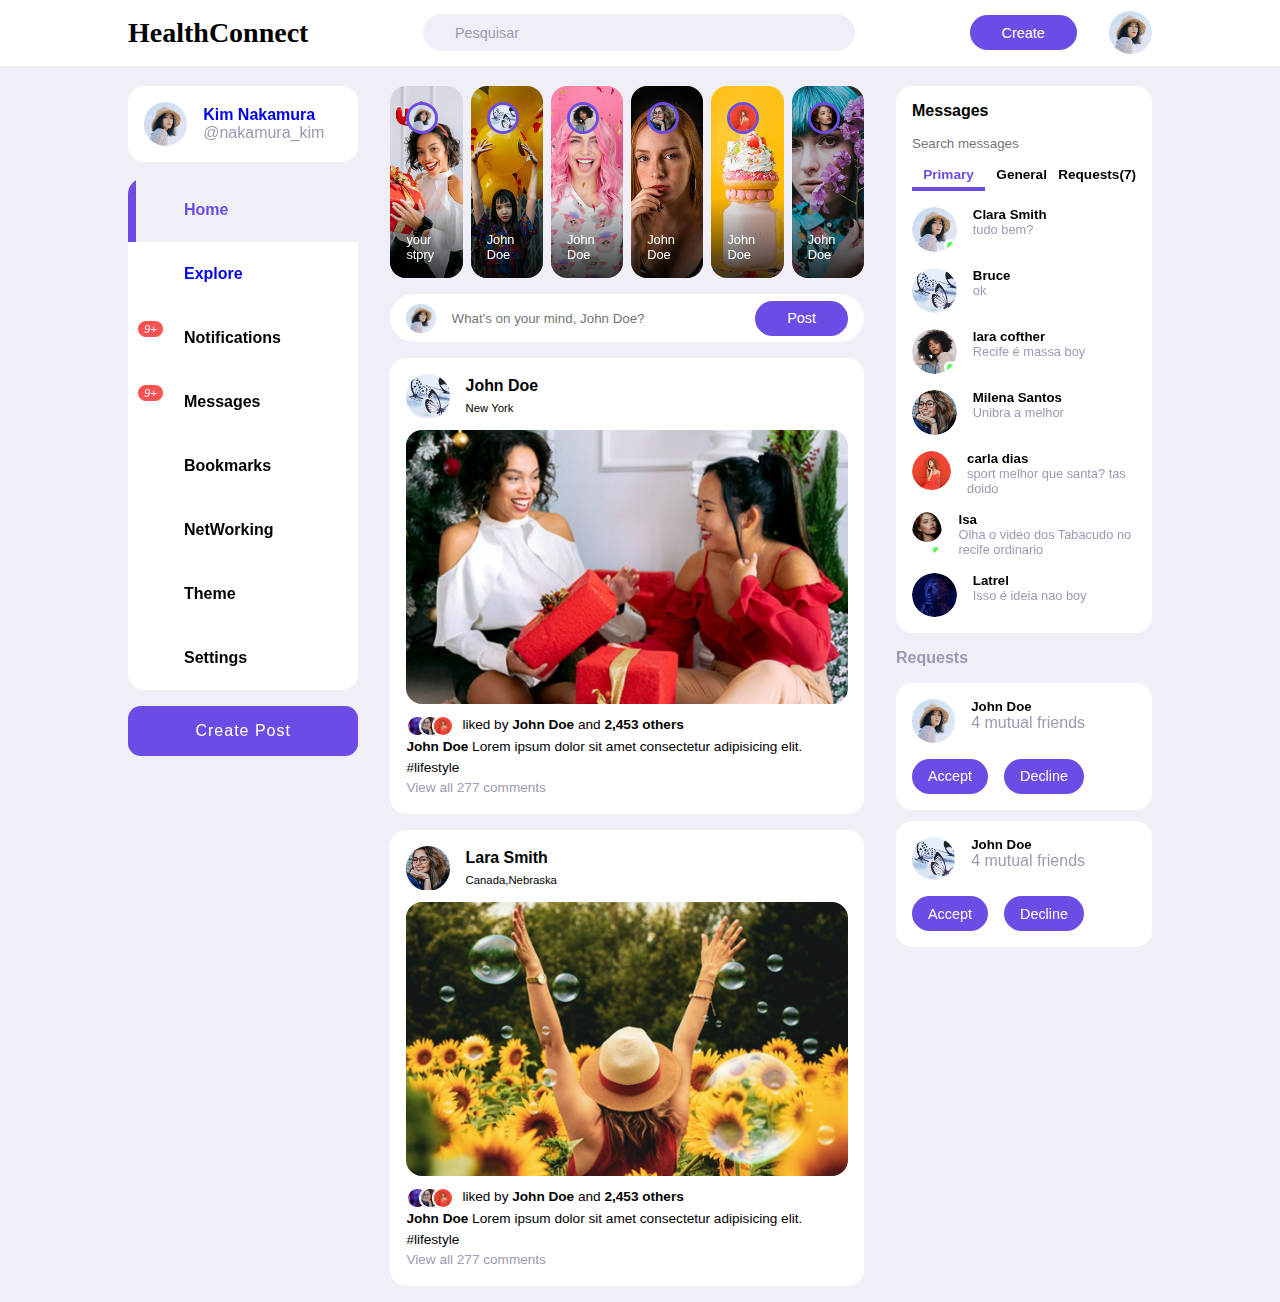
==== commit 34e7d01f: "Add files via upload" ====
--- a/index.html
+++ b/index.html
@@ -66,15 +66,15 @@
       <!-- left side -->
       <div class="left">
 
-        <a href="perfil.html" class="profile">
+        <a href="perfilteste.html" class="profile">
         
           <div class="profile-photo">
             <img src="images/profile-1.jpg" alt="Profile Photo">
           </div>
           <div class="handle">
-            <h4>John Doe</h4>
+            <h4>Kim Nakamura</h4>
             <p class="text-muted">
-              @johndoe
+              @nakamura_kim
             </p>
           </div>
         </a>
--- a/css/style.css
+++ b/css/style.css
@@ -1,12 +1,16 @@
-
 :root { 
+
+  --primary-color-hue: 252;
   --color-dark: hsl(252, 30%, 17%);
   --color-light: hsl(252, 30%, 95%);
-  --color-primary: hsl(252, 75%, 60%);
+  --color-primary: hsl(var(--primary-color-hue), 75%, 60%);
+  --color-primary-variant: hsl(252, 75%, 60%);
+  --color-secondary: hsl(252, 30%, 90%);
   --color-success: hsl(120, 95%, 65%);
   --color-danger: hsl(0, 95%, 65%);
   --color-white: hsl(252, 30%, 100%);
   --color-grey: hsl(252, 15%, 65%);
+  --color-gray: hsl(252, 15%, 65%);
   --color-black: hsl(252, 30%, 10%);
 
   --border-radius: 2rem;
@@ -16,48 +20,126 @@
   --card-padding: 1rem;
 
   --sticky-top-left: 5.4rem;
-  --sticky-top-right: -18rem;
-}
-
-
-
-
-*,*::before,*::after{
+  --sticky-top-right: 5.4rem;
+}
+
+
+
+*, *::before, *::after {
   margin: 0;
   padding: 0;
   outline: 0;
   box-sizing: border-box;
   text-decoration: none;
-  list-style: none ;
+  list-style: none;
   border: none;
 }
 
-body{
+body {
   font-family: 'Poppins', sans-serif;
   background: var(--color-light);
   user-select: none;
   overflow-x: hidden;
 }
 
-/*GENERAL STYLES*/
-.container{
+a {
+  
+  text-decoration: none;
+}
+
+
+.button {
+  background-color: var(--primary-color);
+}
+
+.button:hover {
+  background-color: var(--primary-dark);
+}
+
+.card {
+  border: 1px solid var(--primary-light);
+}
+
+
+/* profile nav*/
+
+.profile-dropdown {
+  position: absolute;
+  top: 100%;
+  right: 5%;
+  background-color: white;
+  border-radius: 6px;
+  box-shadow: 0 0 5px rgba(0, 0, 0, 0.1);
+  width: 200px;
+  margin-top: 10px;
+  opacity: 0;
+  visibility: hidden;
+  transform: translateY(-10px);
+  transition: all 0.3s ease;
+  z-index: 100;
+}
+
+.profile-dropdown.active {
+  opacity: 1;
+  visibility: visible;
+  transform: translateY(0);
+}
+
+.dropdown-item {
+  padding: 12px 16px;
+  display: flex;
+  align-items: center;
+  cursor: pointer;
+  transition: background-color 0.2s;
+}
+
+.dropdown-item:hover {
+  background-color: #f8f8f8;
+}
+
+.dropdown-item i {
+  margin-right: 12px;
+  width: 20px;
+  text-align: center;
+}
+
+.dropdown-divider {
+  height: 1px;
+  background-color: #dbdbdb;
+  margin: 4px 0;
+}
+
+.dropdown-item.logout {
+  color: #ed4956;
+  border-top: 1px solid #dbdbdb;
+}
+
+/* profile nav end*/
+
+/* GENERAL STYLES */
+.container {
   width: 80%;
   margin: 0 auto;
 }
 
-.profile-photo{
+.profile-photo {
   width: 2.7rem;
   aspect-ratio: 1/1;
   border-radius: 50%;
   overflow: hidden;
 }
 
-img{
+img {
   display: block;
   width: 100%;
 }
 
-.btn{
+.logo {
+  font-family: 'Billabong', cursive;
+  font-size: 28px;
+  font-weight: 600;
+}
+.btn {
   display: inline-block;
   padding: var(--btn-padding);
   cursor: pointer;
@@ -69,25 +151,25 @@
   font-size: 0.9rem;
 }
 
-.btn:hover{
+.btn:hover {
   opacity: 0.8;
 }
 
-.btn.primary{
+.btn.primary {
   background: var(--color-primary);
   color: white;
 }
 
-.text-bold{
+.text-bold {
   font-weight: 500;
 }
 
-.text-muted{
+.text-muted {
   color: var(--color-grey);
 }
 
-/*NAVBAR*/
-nav{
+/* NAVBAR */
+nav {
   width: 100%;
   background: var(--color-white);
   padding: 0.7rem 0;
@@ -96,19 +178,19 @@
   z-index: 10;
 }
 
-nav .container{
-  display: flex;
-  align-items: center;
-  justify-content: space-between;
-}
-
-nav .search-bar{
+nav .container {
+  display: flex;
+  align-items: center;
+  justify-content: space-between;
+}
+
+nav .search-bar {
   background: var(--color-light);
   border-radius: var(--border-radius);
   padding: var(--search-padding);
 }
 
-nav .search-bar input[type="search"]{
+nav .search-bar input[type="search"] {
   color: var(--color-dark);
   background: transparent;
   width: 30vw;
@@ -116,37 +198,37 @@
   font-size: 0.9rem;
 }
 
-nav .search-bar input[type="search"]::placeholder{
+nav .search-bar input[type="search"]::placeholder {
   color: var(--color-grey);
 }
 
-nav .create{
+nav .create {
   display: flex;
   align-items: center;
   gap: 2rem;
 }
 
-/*==============================MAIN=======================================*/
-main{
+/* MAIN LAYOUT */
+main {
   position: relative;
   top: 5.4rem;
 } 
 
-main .container{
+main .container {
   display: grid;
-  grid-template-columns: 18vW auto 20vw;
+  grid-template-columns: 18vw auto 20vw;
   column-gap: 2rem;
   position: relative;
 }   
 
-/*LEFT*/
-main .container .left{
+/* LEFT SIDEBAR */
+main .container .left {
   height: max-content;
   position: sticky;
   top: var(--sticky-top-left);
 }
 
-main .container .left .profile{
+main .container .left .profile {
   padding: var(--card-padding);
   background: var(--color-white);
   border-radius: var(--card-border-radius);
@@ -156,14 +238,14 @@
   width: 100%;
 }
 
-/*SIDEBAR*/
-.left .sidebar{
+/* SIDEBAR */
+.left .sidebar {
   margin-top: 1rem;
   background: var(--color-white);
   border-radius: var(--card-border-radius);
 }
 
-.left .sidebar .menu-item{
+.left .sidebar .menu-item {
   display: flex;
   align-items: center;
   height: 4rem;
@@ -172,18 +254,18 @@
   position: relative;
 }
 
-.left .sidebar .menu-item:hover{
+.left .sidebar .menu-item:hover {
   background: var(--color-light);
 }
 
-.left .sidebar i{
+.left .sidebar i {
   font-size: 1.4rem;
   color: var(--color-grey);
   margin-left: 2rem;
   position: relative;
 }
 
-.left .sidebar i .notification-count{
+.left .sidebar i .notification-count {
   background: var(--color-danger);
   color: white;
   font-size: 0.7rem;
@@ -195,21 +277,21 @@
   right: -0.2rem;
 }
 
-.left .sidebar h3{
+.left .sidebar h3 {
   margin-left: 1.5rem;
   font-size: 1rem;
 }
 
-.left .sidebar .active{
+.left .sidebar .active {
   background: var(--color-light);
 }
 
 .left .sidebar .active i,
-.left .sidebar .active h3{
+.left .sidebar .active h3 {
   color: var(--color-primary);
 }
 
-.left .sidebar .active::before{
+.left .sidebar .active::before {
   content: "";
   display: block;
   width: 0.5rem;
@@ -218,17 +300,17 @@
   background: var(--color-primary);
 }
 
-.left .sidebar .menu-item:first-child.active{
+.left .sidebar .menu-item:first-child.active {
   border-top-left-radius: var(--card-border-radius);
   overflow: hidden;
 }
 
-.left .sidebar .menu-item:last-child.active{
+.left .sidebar .menu-item:last-child.active {
   border-bottom-left-radius: var(--card-border-radius);
   overflow: hidden;
 }
 
-.left .btn{
+.left .btn {
   margin-top: 1rem;
   width: 100%;
   text-align: center;
@@ -240,7 +322,7 @@
   cursor: pointer;
 }   
 
-.left .notifications-popup{
+.left .notifications-popup {
   position: absolute;
   top: 0;
   left: 110%;
@@ -248,12 +330,12 @@
   background: var(--color-white);
   border-radius: var(--card-border-radius);
   padding: var(--card-padding);
-  box-shadow: 0 0 2rem hsl(var(--color-primary-variant) / 25%);
+  box-shadow: 0 0 2rem hsl(var(--color-primary), 25%);
   z-index: 8;
   display: none;
 }
 
-.left .notifications-popup::before{
+.left .notifications-popup::before {
   content: "";
   width: 1.2rem;
   height: 1.2rem;
@@ -264,27 +346,26 @@
   transform: rotate(45deg);
 } 
 
-.left .notifications-popup > div{
+.left .notifications-popup > div {
   display: flex;
   align-items: start;
   gap: 1rem;
   margin-bottom: 1rem;
 } 
 
-.left .notifications-popup small{
+.left .notifications-popup small {
   display: block;
 }   
 
-/*=================MIDDLE===*/
-
-.middle .stories{ 
+/* MIDDLE SECTION */
+.middle .stories { 
   display: flex;
   justify-content: space-around;
   height: 12rem;
   gap: 0.5rem;
 }
 
-.middle .stories .story{
+.middle .stories .story {
   padding: var(--card-padding);
   border-radius: var(--card-border-radius);
   display: flex;
@@ -299,7 +380,7 @@
   overflow: hidden;
 } 
 
-.middle .stories .story::before{
+.middle .stories .story::before {
   content: "";
   display: block;
   width: 100%;
@@ -309,61 +390,57 @@
   bottom: 0;
 }
 
-.middle .stories .story .profile-photo{
+.middle .stories .story .profile-photo {
   width: 2rem;
   height: 2rem;
   align-self: start;
   border: 3px solid var(--color-primary);
 }
 
-.middle .stories .story:nth-child(1){
+.middle .stories .story:nth-child(1) {
   background: url('../images/story-1.jpg');
   background-size: cover;
   background-position: center;
 }
 
-.middle .stories .story:nth-child(2){
+.middle .stories .story:nth-child(2) {
   background: url('../images/story-2.jpg');
   background-size: cover;
   background-position: center;
 }
 
-.middle .stories .story:nth-child(3){
+.middle .stories .story:nth-child(3) {
   background: url('../images/story-3.jpg');
   background-size: cover;
   background-position: center;
 }
 
-.middle .stories .story:nth-child(4){
+.middle .stories .story:nth-child(4) {
   background: url('../images/story-4.jpg');
   background-size: cover;
   background-position: center;
 }
 
-.middle .stories .story:nth-child(5){
+.middle .stories .story:nth-child(5) {
   background: url('../images/story-5.jpg');
   background-size: cover;
   background-position: center;
 }
 
-.middle .stories .story:nth-child(6){
+.middle .stories .story:nth-child(6) {
   background: url('../images/story-6.jpg');
   background-size: cover;
   background-position: center;
 }
 
-.middle .stories .story p{
+.middle .stories .story p {
   z-index: 10;
   font-size: 0.8rem;
   margin-top: 5px;
 }
 
-
-/*=================END OF MIDDLE===*/
-
-/*=================create post===*/
-
-.middle .create-post{
+/* CREATE POST */
+.middle .create-post {
   width: 100%;
   display: flex;
   align-items: center;
@@ -374,7 +451,7 @@
   border-radius: var(--border-radius);
 }
 
-.middle .create-post input[type="text"]{
+.middle .create-post input[type="text"] {
   justify-self: start;
   width: 100%;
   padding-left: 1rem;
@@ -383,11 +460,8 @@
   margin-right: 1rem;
 }
 
-/*=================END OF create post===*/
-
-/*=================FEEDS===*/
-
-.middle .feeds .feed{
+/* FEEDS */
+.middle .feeds .feed {
   background: var(--color-white);
   border-radius: var(--card-border-radius);
   padding: var(--card-padding);
@@ -396,24 +470,24 @@
   line-height: 1.5;
 } 
 
-.middle .feed .head{
+.middle .feed .head {
   display: flex;
   justify-content: space-between;
   gap: 1rem;
 }
 
-.middle .feed .user{
+.middle .feed .user {
   display: flex;
   gap: 1rem;
 }
 
-.middle .feed .photo{
+.middle .feed .photo {
   border-radius: var(--card-border-radius);
   overflow: hidden;
   margin: 0.7rem 0;
 }
 
-.middle .feed .action-buttons{
+.middle .feed .action-buttons {
   display: flex;
   justify-content: space-between;
   gap: 1.4rem;
@@ -421,11 +495,11 @@
   margin-top: 0.6rem;
 } 
 
-.middle .liked-by{
-  display: flex;
-}
-
-.middle .liked-by span{
+.middle .liked-by {
+  display: flex;
+}
+
+.middle .liked-by span {
   width: 1.4rem;
   height: 1.4rem;
   display: block;
@@ -435,51 +509,51 @@
   margin-left: -0.6rem;
 } 
 
-.middle .liked-by span:first-child{
+.middle .liked-by span:first-child {
   margin: 0;
 }
 
-.middle .liked-by p{
+.middle .liked-by p {
   margin-left: 0.5rem;
 }
 
-
-.right{
+/* RIGHT SIDEBAR */
+.right {
   height: max-content;
   position: sticky;
   top: var(--sticky-top-right);
   bottom: 0;      
 }   
 
-.right .messages{
+.right .messages {
   background: var(--color-white);
   border-radius: var(--card-border-radius);
   padding: var(--card-padding);
 }
 
-.right .messages .heading{
+.right .messages .heading {
   display: flex;
   align-items: center;
   justify-content: space-between;
   margin-bottom: 1rem;
 }
 
-.right .messages i{
+.right .messages i {
   font-size: 1.4rem;
 } 
 
-.right .messages .search-bar{
+.right .messages .search-bar {
   display: flex;
   margin-bottom: 1rem;
 } 
 
-.right .messages .category{
+.right .messages .category {
   display: flex;
   justify-content: space-between;
   margin-bottom: 1rem;
 } 
 
-.right .messages .category h6{
+.right .messages .category h6 {
   width: 100%;
   text-align: center;
   border-bottom: 4px solid var(--color-white);
@@ -487,27 +561,27 @@
   font-size: 0.85rem;
 }
 
-.right .messages .category h6.active{
+.right .messages .category h6.active {
   border-color: var(--color-primary);
   color: var(--color-primary);
 }
 
-.right .messages .message{
+.right .messages .message {
   display: flex;
   gap: 1rem;
   margin-bottom: 1rem;
   align-items: start;
 } 
 
-.right .messages .message:last-child{ 
+.right .messages .message:last-child { 
   margin: 0;
 } 
 
-.right .messages .message p{
+.right .messages .message p {
   font-size: 0.8rem;
 } 
 
-.right .messages .message .profile-photo{
+.right .messages .message .profile-photo {
   position: relative;
   width: 2.8rem;
   height: 2.8rem;
@@ -515,30 +589,31 @@
   overflow: hidden;
 }
 
-.right .messages .message .profile-photo img{
+.right .messages .message .profile-photo img {
   object-fit: cover;
   border-radius: 50%;
 }
 
-.right .messages .message .profile-photo .active{
-  width: 0.9rem;
-  height: 0.9rem;
+.right .messages .message .profile-photo .active {
+  width: 0.8rem;
+  height: 0.8rem;
   border-radius: 50%;
   border: 3px solid var(--color-white);
+  background: var(--color-success);
   position: absolute;
   bottom: 0;
   right: 0;
 }
 
-.right .messages .message .profile-photo .active.online{
+.right .messages .message .profile-photo .active.online {
   background: var(--color-success);
 } 
 
-.right .messages .message .profile-photo .active.offline{
+.right .messages .message .profile-photo .active.offline {
   background: var(--color-danger);
 }
 
-.right .new-message{
+.right .new-message {
   background: var(--color-white);
   border-radius: var(--card-border-radius);
   padding: var(--card-padding);
@@ -547,7 +622,7 @@
   justify-content: space-between;
 }
 
-.right .new-message textarea{
+.right .new-message textarea {
   width: 18rem;
   height: 6rem;
   border: none;
@@ -559,15 +634,15 @@
   font-size: 0.8rem;
 }
 
-.right .new-message textarea::placeholder{
+.right .new-message textarea::placeholder {
   color: var(--color-gray);
 }
 
-.right .new-message textarea:focus{
+.right .new-message textarea:focus {
   outline: 0;
 }
 
-.right .new-message label{
+.right .new-message label {
   display: flex;
   align-items: center;
   font-size: 1.4rem;
@@ -576,11 +651,321 @@
   color: var(--color-primary);
 } 
 
-.right .new-message label i{
+.right .new-message label i {
   font-size: 2rem;
   transform: rotate(-90deg);
 }
 
-.right .new-message label i:hover{
+.right .new-message label i:hover {
   transform: rotate(-90deg) scale(1.2); 
 }
+
+/* FRIEND REQUESTS */
+.right .friend-requests {
+  margin-top: 1rem;
+}
+
+.right .friend-requests h4 {
+  color: var(--color-gray);
+  margin: 1rem 0;
+}
+
+.right .request {
+  background: var(--color-white);
+  padding: var(--card-padding);
+  border-radius: var(--card-border-radius);
+  margin-bottom: 0.7rem;
+}
+
+.right .request .info {
+  display: flex;
+  gap: 1rem;
+  margin-bottom: 1rem;
+}
+
+.right .request .action {
+  display: flex;
+  gap: 1rem;
+}
+
+.right .request .action button {
+  padding: 0.6rem 1rem;
+  border-radius: var(--border-radius);
+  text-transform: capitalize;
+  font-weight: 500;
+  font-size: 0.9rem;
+  border: none;
+  cursor: pointer;
+  color: var(--color-white);
+}
+
+.right .request .action .primary-button {
+  background: var(--color-primary);
+}
+
+.right .request .action .secondary-button {
+  background: var(--color-danger);
+}
+
+/* THEME CUSTOMIZATION */
+.customize-theme {
+  background: rgba(255, 255, 255, 0.5);
+  width: 100vw;
+  height: 100vh;
+  position: fixed;
+  top: 0;
+  left: 0;
+  z-index: 100;
+  text-align: center;
+  display: grid;
+  place-items: center;
+  font-size: 0.9rem;
+  display: none;
+} 
+
+.customize-theme .card {
+  background: var(--color-white);
+  padding: 3rem;
+  border-radius: var(--card-border-radius);
+  width: 50%;
+  box-shadow: 0 0 1rem var(--color-primary);
+}
+
+.customize-theme .card h4 {
+  margin-bottom: 2rem;
+  color: var(--color-gray); 
+}
+
+.customize-theme .card .font-size {
+  margin-top: 1rem;
+} 
+
+.customize-theme .card .font-size > div {
+  display: flex;
+  justify-content: space-between;
+  align-items: center;
+  background: var(--color-light);
+  padding: var(--search-padding);
+  border-radius: var(--card-border-radius);
+}
+
+.customize-theme .card .choose-size {
+  background: var(--color-secondary);
+  height: 0.3rem;
+  width: 100%;
+  margin: 0 1rem;
+  display: flex;
+  justify-content: space-between;
+  align-items: center;
+}
+
+.customize-theme .card .choose-size span {
+  width: 1rem;
+  height: 1rem;
+  background: var(--color-secondary);
+  border-radius: 50%;
+  cursor: pointer;
+}
+
+.customize-theme .card .choose-size span.active {
+  background: var(--color-primary);
+}
+
+.customize-theme .card .choose-color {
+  background: var(--color-light);
+  padding: var(--search-padding);
+  border-radius: var(--card-border-radius);
+  display: flex;
+  align-items: center;
+  justify-content: space-between;
+}
+
+.customize-theme .card .choose-color span {
+  padding: 0.2rem;
+  border-radius: 50%;
+  display: inline-block;
+  width: 2.2rem;
+  height: 2.2rem;
+  border: 3px solid var(--color-white);
+}
+
+.customize-theme .card .choose-color span.active {
+  border: 5px solid var(--color-primary);
+}
+
+.customize-theme .card .choose-color span:nth-child(1) {
+  background: hsl(252, 75%, 67%);
+}
+.customize-theme .card .choose-color span:nth-child(2) {
+  background: hsl(52, 75%, 67%);
+}
+.customize-theme .card .choose-color span:nth-child(3) {
+  background: hsl(352, 75%, 67%);
+}
+.customize-theme .card .choose-color span:nth-child(4) {
+  background: hsl(152, 75%, 67%);
+}
+.customize-theme .card .choose-color span:nth-child(5) {
+  background: hsl(202, 75%, 67%);
+} 
+.customize-theme .card .choose-color span:nth-child(6) {
+  background: hsl(32, 75%, 67%);
+}
+.customize-theme .card .choose-color span:nth-child(7) {
+  background: hsl(112, 75%, 67%);
+}
+
+.customize-theme .color {
+  margin-top: 2rem;
+} 
+
+.customize-theme .choose-bg {
+  display: flex;
+  align-items: center;
+  justify-content: space-between;
+  gap: 1.5rem;
+}
+
+.customize-theme .choose-bg > div {
+  padding: var(--search-padding);
+  width: 100%;
+  display: flex;
+  align-items: center;
+  font-size: 1rem;
+  font-weight: bold;
+  border-radius: 0.4rem;
+  cursor: pointer;
+}
+
+.customize-theme .choose-bg > div.active {
+  border: 2px solid var(--color-primary);
+}
+
+.customize-theme .choose-bg .bg-1 {
+  background: white;
+  color: black;
+}
+
+.customize-theme .choose-bg .bg-2 {
+  background: hsl(252, 30%, 17%);
+  color: white;
+}
+
+.customize-theme .choose-bg .bg-3 {
+  background: hsl(252, 30%, 10%);
+  color: white;
+} 
+
+.customize-theme .choose-bg > div span {
+  width: 2rem;
+  height: 2rem;
+  border: 2px solid var(--color-gray);
+  border-radius: 50%;
+  margin-right: 1rem;
+}
+
+.customize-theme .choose-bg > div.active span {
+  border: 2px solid var(--color-primary);
+}
+
+/* MEDIA QUERIES */
+@media screen and (max-width: 1200px) {
+  .container {
+    width: 94%;
+    grid-template-columns: 7rem auto 23rem;
+  }
+
+  aside .logo h2 {
+    display: none;
+  }
+
+  aside .sidebar h3 {
+    display: none;
+  }
+
+  aside .sidebar a {
+    width: 5.6rem;
+  }
+
+  aside .sidebar a:last-child {
+    position: relative;
+    margin-top: 1.8rem;
+  }
+
+  main .container {
+    grid-template-columns: repeat(3, 1fr);
+    gap: 1.2rem;
+  }
+
+  .left {
+    width: 5rem;
+    z-index: 5;
+  }
+
+  .left .btn {
+    display: none;
+  }
+
+  #create-post{
+    display: none;
+  }
+
+  main .container .left .profile {
+    display: none;
+  }
+} 
+
+@media screen and (max-width: 992px) {
+  nav .search-bar {
+    display: none;
+  }
+
+  main .container {
+    grid-template-columns: 1fr;
+    gap: 0;
+  }
+
+  main .container .left {
+    grid-column: 3/4;
+    position: fixed;
+    bottom: 0;
+    right: 0;
+  }
+
+  .left .notifications-popup {
+    position: absolute;
+    left: -20rem;
+  }
+
+  .left .notifications-popup::before {
+    position: absolute;
+    top: 1.3rem;
+    left: calc(20rem - 0.6rem);
+    display: block;
+  }
+
+  main .container .left .sidebar > div h3 {
+    display: none;
+  }
+
+  main .container .middle {
+    grid-column: 1/3;
+  }
+
+  main .container .right {
+    display: none;
+  }
+
+  .customize-theme .card {
+    width: 92%;
+  }
+
+  .left .btn {
+    display: flex;
+  }
+
+  .profile-photo {
+    width: 2.7rem;
+    height: 2.7rem; 
+  }
+}